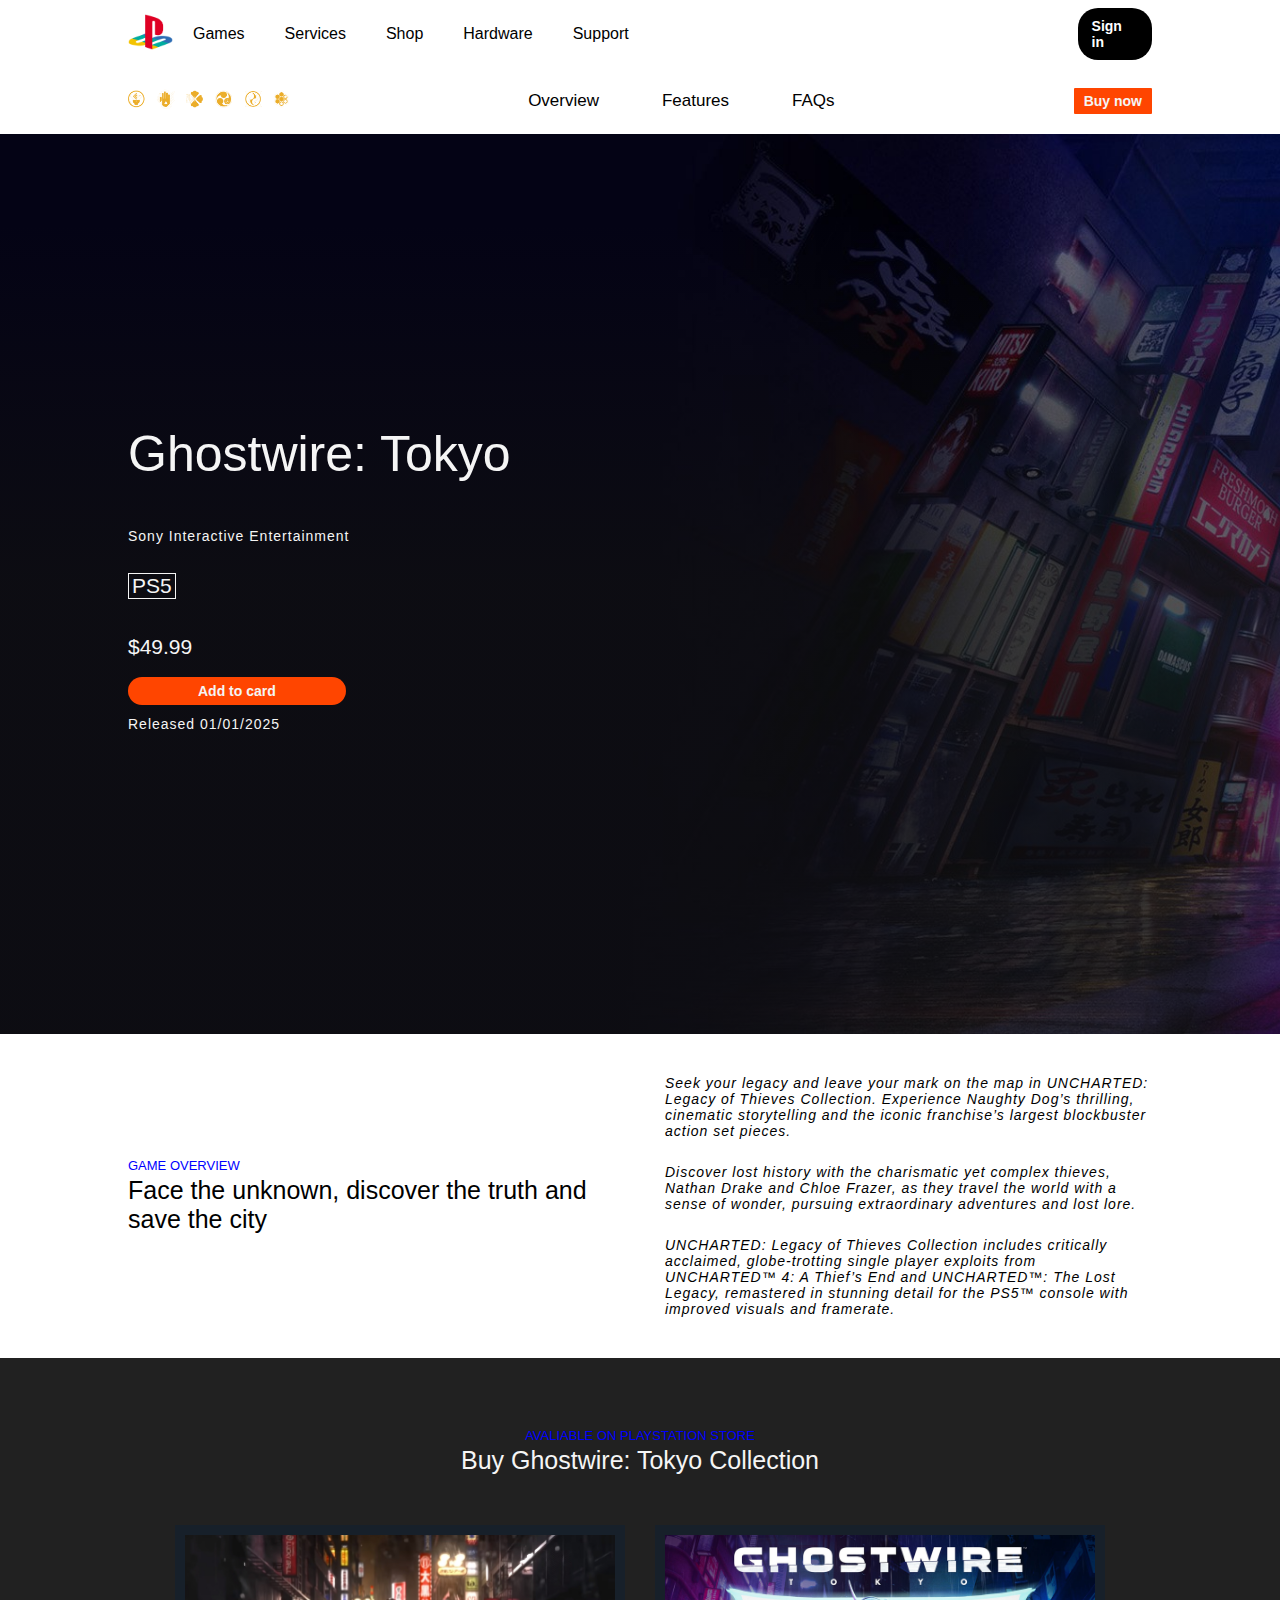
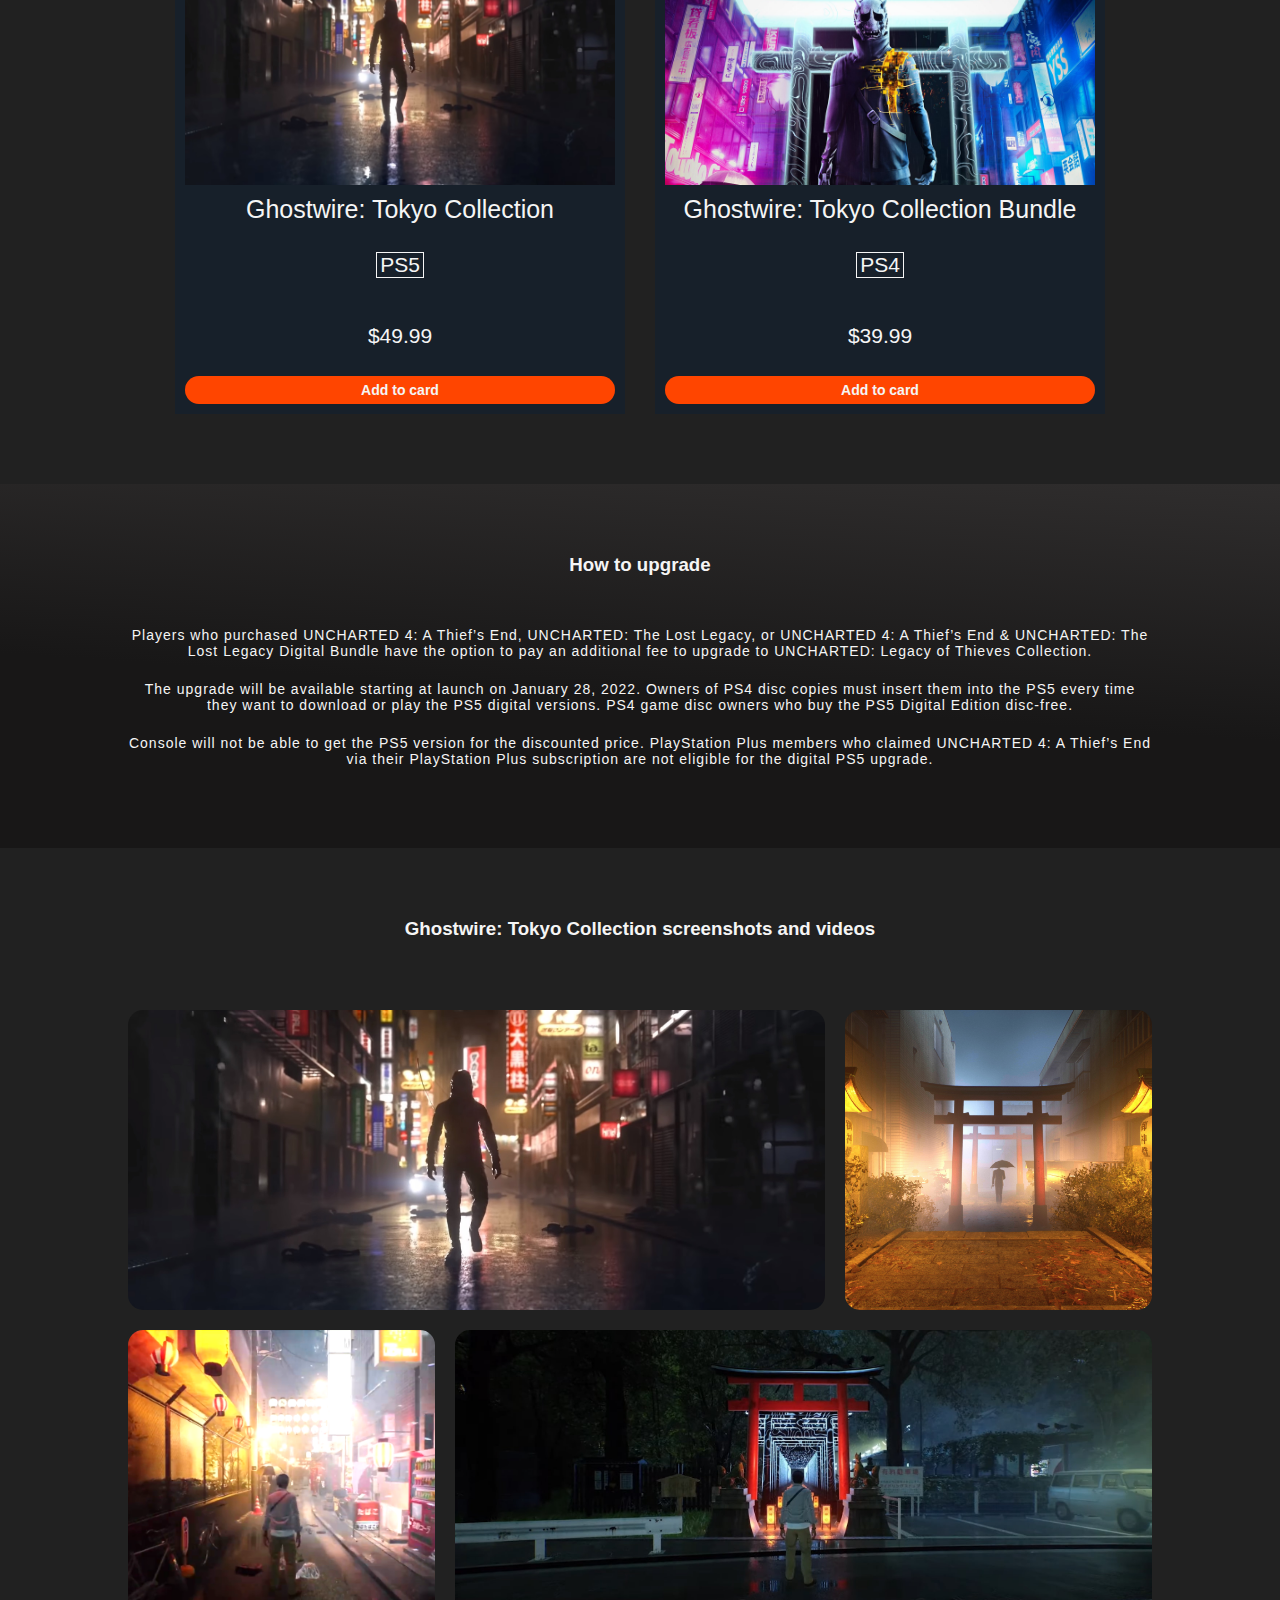
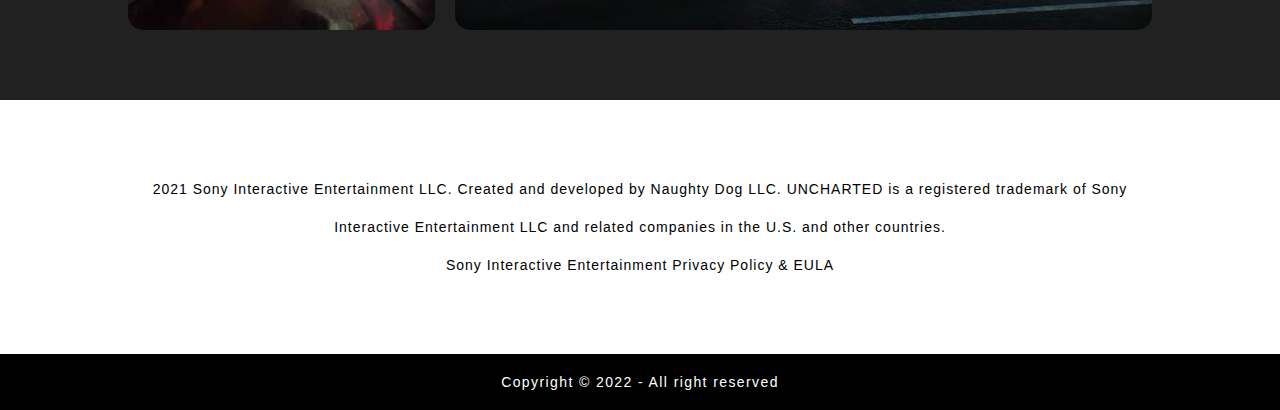
==== linkButtonHTML/Ghostwire.html @ 93a5509e "initial commit" ====
<!DOCTYPE html>
<html lang="en">
  <head>
    <meta charset="UTF-8" />
    <meta name="viewport" content="width=device-width, initial-scale=1.0" />
       <title>Ghostwire™</title>
    <link rel="stylesheet" href="../linkButtonCSS/Ghostwire.css" />
  </head>
  <body>
    <header class="header-1">
      <div class="headerContainer">
        <div class="imgNav">
          <div><a href="../own-web.html"><img src="../assets/logo2.png" alt="logo" /></a></div>
          <nav class="navbar h-nav-resp">
            <div class="img-ul v-nav-resp">
              <ul>
                <li><a class="navchild" href="#Games">Games</a></li>
                <li><a class="navchild" href="#Services">Services</a></li>
                <li><a class="navchild" href="#Shop">Shop</a></li>
                <li><a class="navchild" href="#Hardware">Hardware</a></li>
                <li><a class="navchild" href="#Support">Support</a></li>
              </ul>
            </div>
          </nav>
        </div>

        <div class="signInBtn">
            <a target="_blank" href="../form/form.html">Sign in</a>
        </div>

        <div class="burger">
          <div class="line"></div>
          <div class="line"></div>
          <div class="line"></div>
        </div>
      </div>
    </header>

    <section class="list">
      <div class="innerContainer listInnerContainer">
        <div><img src="../assets/gh.png" alt="logo" /></div>
        <div>
          <ul>
            <li>Overview</li>
            <li>Features</li>
            <li>FAQs</li>
          </ul>
        </div>
        <div class="buynowbtn">
          <button class="buynow">
            <a target="_blank" href="#buynow">Buy now</a>
          </button>
        </div>
      </div>
    </section>

    <section class="background-1 background">
      <div class="innerContainer">
        <div class="main-1">
          <h2>Ghostwire: Tokyo</h2>
          <p>Sony Interactive Entertainment</p>
          <span class="border">PS5</span>
          <span>$49.99</span>
          <button>Add to card</button>
          <p>Released 01/01/2025</p>
        </div>
        <div class="empty"></div>
      </div>
    </section>

    <section class="background-2">
      <div class="inner-container">
        <div class="main-h">
          <h6>GAME OVERVIEW</h6>
          <h4>
            Face the unknown, discover the truth and save the city
          </h4>
        </div>
        <div class="main-p">
          <p>
            Seek your legacy and leave your mark on the map in UNCHARTED: Legacy
            of Thieves Collection. Experience Naughty Dog’s thrilling, cinematic
            storytelling and the iconic franchise’s largest blockbuster action
            set pieces.
          </p>
          <p>
            Discover lost history with the charismatic yet complex thieves,
            Nathan Drake and Chloe Frazer, as they travel the world with a sense
            of wonder, pursuing extraordinary adventures and lost lore.
          </p>
          <p>
            UNCHARTED: Legacy of Thieves Collection includes critically
            acclaimed, globe-trotting single player exploits from UNCHARTED™ 4:
            A Thief’s End and UNCHARTED™: The Lost Legacy, remastered in
            stunning detail for the PS5™ console with improved visuals and
            framerate.
          </p>
        </div>
      </div>
    </section>

    <section class="background cartSection">
      <div class="innerContainer">
        <div class="main-p">
          <h6>AVALIABLE ON PLAYSTATION STORE</h6>
          <h4>Buy Ghostwire: Tokyo Collection</h4>
        </div>
        <div class="cards">
          <div class="card">
            <img src="../assets/s1.jpg" alt="h1" />
            <h4>Ghostwire: Tokyo Collection</h4>
            <span class="border">PS5</span>
            <span>$49.99</span>
            <button>Add to card</button>
          </div>

          <div class="card">
            <img src="../assets/ghost.jpg" alt="header 1" />

            <h4>Ghostwire: Tokyo Collection Bundle</h4>
            <span class="border">PS4</span>
            <span>$39.99</span>
            <button>Add to card</button>
          </div>
        </div>
      </div>
    </section>

    <section class="background-3 background">
      <div class="innerContainer">
        <h3>How to upgrade</h3>
        <p>
          Players who purchased UNCHARTED 4: A Thief’s End, UNCHARTED: The Lost
          Legacy, or UNCHARTED 4: A Thief’s End & UNCHARTED: The Lost Legacy
          Digital Bundle have the option to pay an additional fee to upgrade to
          UNCHARTED: Legacy of Thieves Collection.
        </p>
        <p>
          The upgrade will be available starting at launch on January 28, 2022.
          Owners of PS4 disc copies must insert them into the PS5 every time
          they want to download or play the PS5 digital versions. PS4 game disc
          owners who buy the PS5 Digital Edition disc-free.
        </p>
        <p>
          Console will not be able to get the PS5 version for the discounted
          price. PlayStation Plus members who claimed UNCHARTED 4: A Thief’s End
          via their PlayStation Plus subscription are not eligible for the
          digital PS5 upgrade.
        </p>
      </div>
    </section>

    <section class="background-5 background">
      <div class="innerContainer">
        <h3>Ghostwire: Tokyo Collection screenshots and videos</h3>
        <div class="galleryContainer">
          <img src="../assets/s1.jpg" alt="" />
          <img src="../assets/s2.jpg" alt="" />
        </div>
        <div class="galleryContainer gallerycontainer">
          <img src="../assets/s3.png" alt="" />
          <img src="../assets/s4.jpg" alt="" />
        </div>
      </div>
    </section>

    <section class="background background-4">
      <div class="innerContainer">
        <p>
          2021 Sony Interactive Entertainment LLC. Created and developed by
          Naughty Dog LLC. UNCHARTED is a registered trademark of Sony
        </p>
        <p>
          Interactive Entertainment LLC and related companies in the U.S. and
          other countries.
        </p>
        <p>Sony Interactive Entertainment Privacy Policy & EULA</p>
      </div>
    </section>

    <footer>
      <p class="footertext">Copyright &copy; 2022 - All right reserved</p>
    </footer>

    <script src="../navbar.js"></script>
  </body>
</html>
---- linkButtonCSS/Ghostwire.css ----
@import url("https://fonts.googleapis.com/css2?family=Roboto:ital,wght@0,100;0,300;0,400;0,500;0,700;0,900;1,100;1,300;1,400;1,500;1,700;1,900&display=swap");

* {
  padding: 0px;
  margin: 0px;
  box-sizing: border-box;
}

body {
  font-family: "SST", sans-serif;
  color: whitesmoke;
}

button {
  font-weight: 900;
  font-size: 14px;
  color: whitesmoke;
  width: fit-content;
  background-color: orangered;
  border: none;
  border-radius: 50px;
  transition: all 0.3s ease 0s;
  padding: 6px 70px;
  cursor: pointer;
}

button:hover {
  transform: translateY(-0.25rem);
  box-shadow: 0 1rem 1rem 0 rgba(32, 27, 25, 0.656);
}

h2 {
  font-size: 50px;
  padding-bottom: 34px;
  font-weight: lighter;
}

h4 {
  color: black;
  font-size: 25px;
  font-weight: 100;
}

h5 {
  font-weight: lighter;
  font-size: 21px;
  padding: 18px 0px;
}

h6 {
  color: blue;
  font-size: 13px;
  font-weight: 100;
}

p {
  font-size: 14px;
  letter-spacing: 1px;
  padding: 11px 0px;
}

span {
  font-weight: lighter;
  font-size: 21px;
  margin: 18px 0px;
}

.background {
  background-color: #212121;
  display: flex;
  justify-content: center;
  padding: 70px 0px;
}

.innerContainer {
  display: flex;
  align-items: center;
  justify-content: center;
  flex-direction: column;
  width: 80%;
}

.empty {
  width: 50%;
}

/* -- header -- */

.header-1 {
  display: flex;
  justify-content: center;
  align-items: center;
  padding: 8px 0px;
}

.headerContainer {
  width: 80%;
  display: flex;
  justify-content: space-between;
}

.navbar {
  background-color: white;
  display: flex;
  align-items: center;
  column-gap: 20px;
}

.headerContainer img {
  height: 36px;
  width: 45px;
}

.imgNav {
  display: flex;
  justify-content: flex-start;
  align-items: center;
  width: 93%;
}

.navbar ul {
  display: flex;
  justify-content: flex-start;
}

.navbar li {
  list-style: none;
}

.navbar li a {
  color: black;
  padding: 0px 20px;
  text-decoration: none;
}

.navchild:hover {
  color: red;
}

.signInBtn {
  display: flex;
  justify-content: flex-end;
  align-items: center;
  width: 50%;
}

.signInBtn {
  font-weight: 900;
  font-size: 14px;
  color: whitesmoke;
  width: fit-content;
  border: none;
  border-radius: 50px;
  transition: all 0.3s ease 0s;
  cursor: pointer;
}
.signInBtn a {
  background-color: black;
  padding: 10px 14px;
  border-radius: 20px;
  color: white;
  text-decoration: none;
}

/* ---Section 1--- */

.list {
  padding: 20px 0px;
  display: flex;
  justify-content: center;
  align-items: center;
}

.listInnerContainer {
  display: flex;
  justify-content: space-between;
  align-items: center;
  flex-direction: row;
}

.list img {
  height: 20px;
}

.list img:hover {
  height: 40px;
  transition: 0.2s all ease;
}
.list ul {
  font-size: 12px;
  display: flex;
  column-gap: 63px;
}
.list li:hover {
  background-color: black;
  color: white;
  border-radius: 12px;
  padding: 2px 6px;
  font-size: 20px;
  transition: 0.2s all ease;
}
.list ul li {
  list-style: none;
  font-size: 17px;
  color: black;
  cursor: pointer;
}
.buynow a {
  color: whitesmoke;
  text-decoration: none;
}

.buynow {
  background-color: orangered;
  border-radius: 1px;
  padding: 5px 10px;
  cursor: pointer;
}

.buynow:hover {
  border-radius: 20px;
  background-color: rgba(247, 68, 3, 0.584);
  transform: none;
  box-shadow: none;
}

/* -- Section 2 -- */

.background-1 {
  position: relative;
  background: url(../assets/banner6.jpg);
  background-size: cover;
  height: 100vh;
}

.background-1::before {
  content: "";
  position: absolute;
  top: 0;
  left: 0;
  width: 100%;
  height: 100%;
  background: linear-gradient(
    to bottom,
    rgba(89, 86, 86, 0) 10%,
    rgba(17, 17, 17, 0.67) 50%
  );
  z-index: 1;
  pointer-events: none;
}

.background-1 .innerContainer {
  z-index: 2;
  flex-direction: row;
}

.main-1 {
  width: 50%;
}
.main-1 {
  display: flex;
  flex-direction: column;
}

.border {
  border: 1px solid;
  width: fit-content;
  padding: 0px 3px;
}

/*------ section 3 --------*/

.background-2 {
  display: flex;
  justify-content: center;
  padding: 30px 0px;
}
.inner-container {
  display: flex;
  width: 80%;
  column-gap: 50px;
}

.main-h {
  display: flex;
  flex-direction: column;
  justify-content: center;
  width: 50%;
  row-gap: 3px;
}

.main-p {
  display: flex;
  flex-direction: column;
  justify-content: center;
  width: 50%;
  row-gap: 3px;
}

.main-p p {
  color: black;
  font-style: italic;
}

/* ------ section 4 ------ */

.cartSection {
  height: auto;
}

.cartSection .innerContainer {
  gap: 50px;
}

.cartSection .main-p {
  width: 100%;
  text-align: center;
}

.cartSection h4 {
  color: whitesmoke;
}

.cards {
  display: flex;
  align-items: center;
  justify-content: center;
  gap: 30px;
}

.card {
  background-color: #17202a;
  display: flex;
  flex-direction: column;
  justify-content: center;
  align-items: center;
  text-align: center;
  gap: 10px;
  padding: 10px;
}

.card img {
  height: 250px;
  width: 430px;
}

.card button {
  transition: 0.2s all ease;
  width: 100%;
}

.card button:hover {
  box-shadow: 0 1rem 1rem 0 rgb(137 56 27 / 78%);
}

/* ------ Section 5 -------- */

.background-3 {
  text-align: center;
  height: auto;
  background: linear-gradient(
    4deg,
    rgb(24 23 23) 0%,
    rgb(24 23 23) 43%,
    rgb(47 45 45) 100%
  );
}

.background-3 h3 {
  padding-bottom: 40px;
}

/*---- Section 6 ----*/

.background-5 h3 {
  padding-bottom: 50px;
  text-align: center;
}

.background-5 .innerContainer {
  gap: 20px;
}

.galleryContainer {
  display: flex;
  column-gap: 20px;
}

.galleryContainer img {
  border-radius: 15px;
  transition: all 0.25s ease 0s;
  cursor: pointer;
  object-fit: cover;
}

.galleryContainer img:hover {
  scale: 1.01;
}

.galleryContainer img:first-child {
  height: 300px;
  width: 70%;
}

.galleryContainer img:last-child {
  height: 300px;
  width: 30%;
}

.gallerycontainer img:first-child {
  height: 300px;
  width: 30%;
}

.gallerycontainer img:last-child {
  height: 300px;
  width: 70%;
}

/*---- Section 7 ----*/

.background-4 {
  background-color: white;
  height: auto;
}

.background-4 p {
  text-align: center;
  color: black;
}

/* --- Footer ---- */

.footertext {
  background-color: black;
  width: 100%;
  padding: 20px 0px;
  display: flex;
  justify-content: center;
  color: white;
  letter-spacing: 0.1em;
}

@media only screen and (max-width: 768px) {
  button {
    padding: 6px 24px;
  }

  h2 {
    font-size: 23px;
    padding-bottom: 0px;
    font-weight: bold;
  }
  p {
    padding: 7px 0px;
  }
  h4 {
    font-size: 24px;
  }
  .main-1 {
    display: flex;
    flex-direction: column;
    align-items: center;
    width: 100%;
    text-align: center;
  }
  .empty {
    width: 0%;
  }
  .burger {
    display: none;
    position: absolute;
    cursor: pointer;
    right: 4%;
    top: 12px;
  }
  .line {
    width: 33px;
    background-color: black;
    height: 4px;
    margin: 5px 3px;
  }

  .background {
    padding: 40px 20px;
  }

  /* ---header--- */

  .header-1 {
    position: absolute;
    top: 0%;
    height: 100%;
    width: 100%;
    border: none;
    border-radius: 10px;
    z-index: 1000;
  }

  .headerContainer img {
    position: absolute;
    top: 1%;
    left: 2%;
    z-index: 1;
    height: 46px;
    width: 48px;
  }

  .navbar {
    position: absolute;
    right: 0%;
    top: 0%;
    height: 45vh;
    width: 100vw;
    flex-direction: column;
    transition: 0.2s;
  }

  .signInBtn {
    position: static;
  }

  .signInBtn {
    position: absolute;
    right: 15%;
    top: 1%;
  }

  .burger {
    display: block;
  }

  .h-nav-resp {
    height: 57px;
    position: absolute;
    background: bottom;
    top: 1%;
    transition: 0.2s;
  }

  .v-nav-resp {
    opacity: 0;
  }

  .img-ul {
    row-gap: 60px;
    flex-direction: column;
  }

  .img-ul ul {
    position: absolute;
    right: 37%;
    top: 27%;
    row-gap: 37px;
    flex-direction: column;
  }

  /* ---Section 1--- */

  .list {
    margin-top: 15%;
  }

  .list img {
    display: none;
  }

  .buynow {
    display: none;
  }

  .listInnerContainer {
    justify-content: start;
  }
  .list ul {
    column-gap: 40%;
  }

  /* ---Section 2--- */

  .background-1 {
    background-position: bottom;
    height: 600px;
  }

  .background-1 .innerContainer:first-child {
    width: 100%;
    align-items: end;
  }
  span {
    margin: 8px 0px;
  }

  /* ---Section 3--- */

  .inner-container {
    flex-direction: column;
    align-items: center;
    text-align: center;
    row-gap: 10px;
    width: 100%;
  }
  .main-h {
    width: 100%;
  }
  .main-p {
    width: 100%;
  }
  .background-2 {
    padding: 30px 50px;
  }
  /* ---Section 4--- */
  .cards {
    flex-direction: column;
  }
  .card {
    width: 100%;
  }
  .card img {
    height: 200px;
    width: 325px;
  }
  /* ---Section 6--- */
  .galleryContainer {
    row-gap: 20px;
    flex-direction: column;
  }
  .galleryContainer img:first-child {
    height: 300px;
    width: 100%;
  }

  .galleryContainer img:last-child {
    height: 300px;
    width: 100%;
  }

  .gallerycontainer img:first-child {
    height: 300px;
    width: 100%;
  }

  .gallerycontainer img:last-child {
    height: 300px;
    width: 100%;
  }

  /* ---Footer--- */
  .footertext {
    padding: 10px 0px;
  }
}
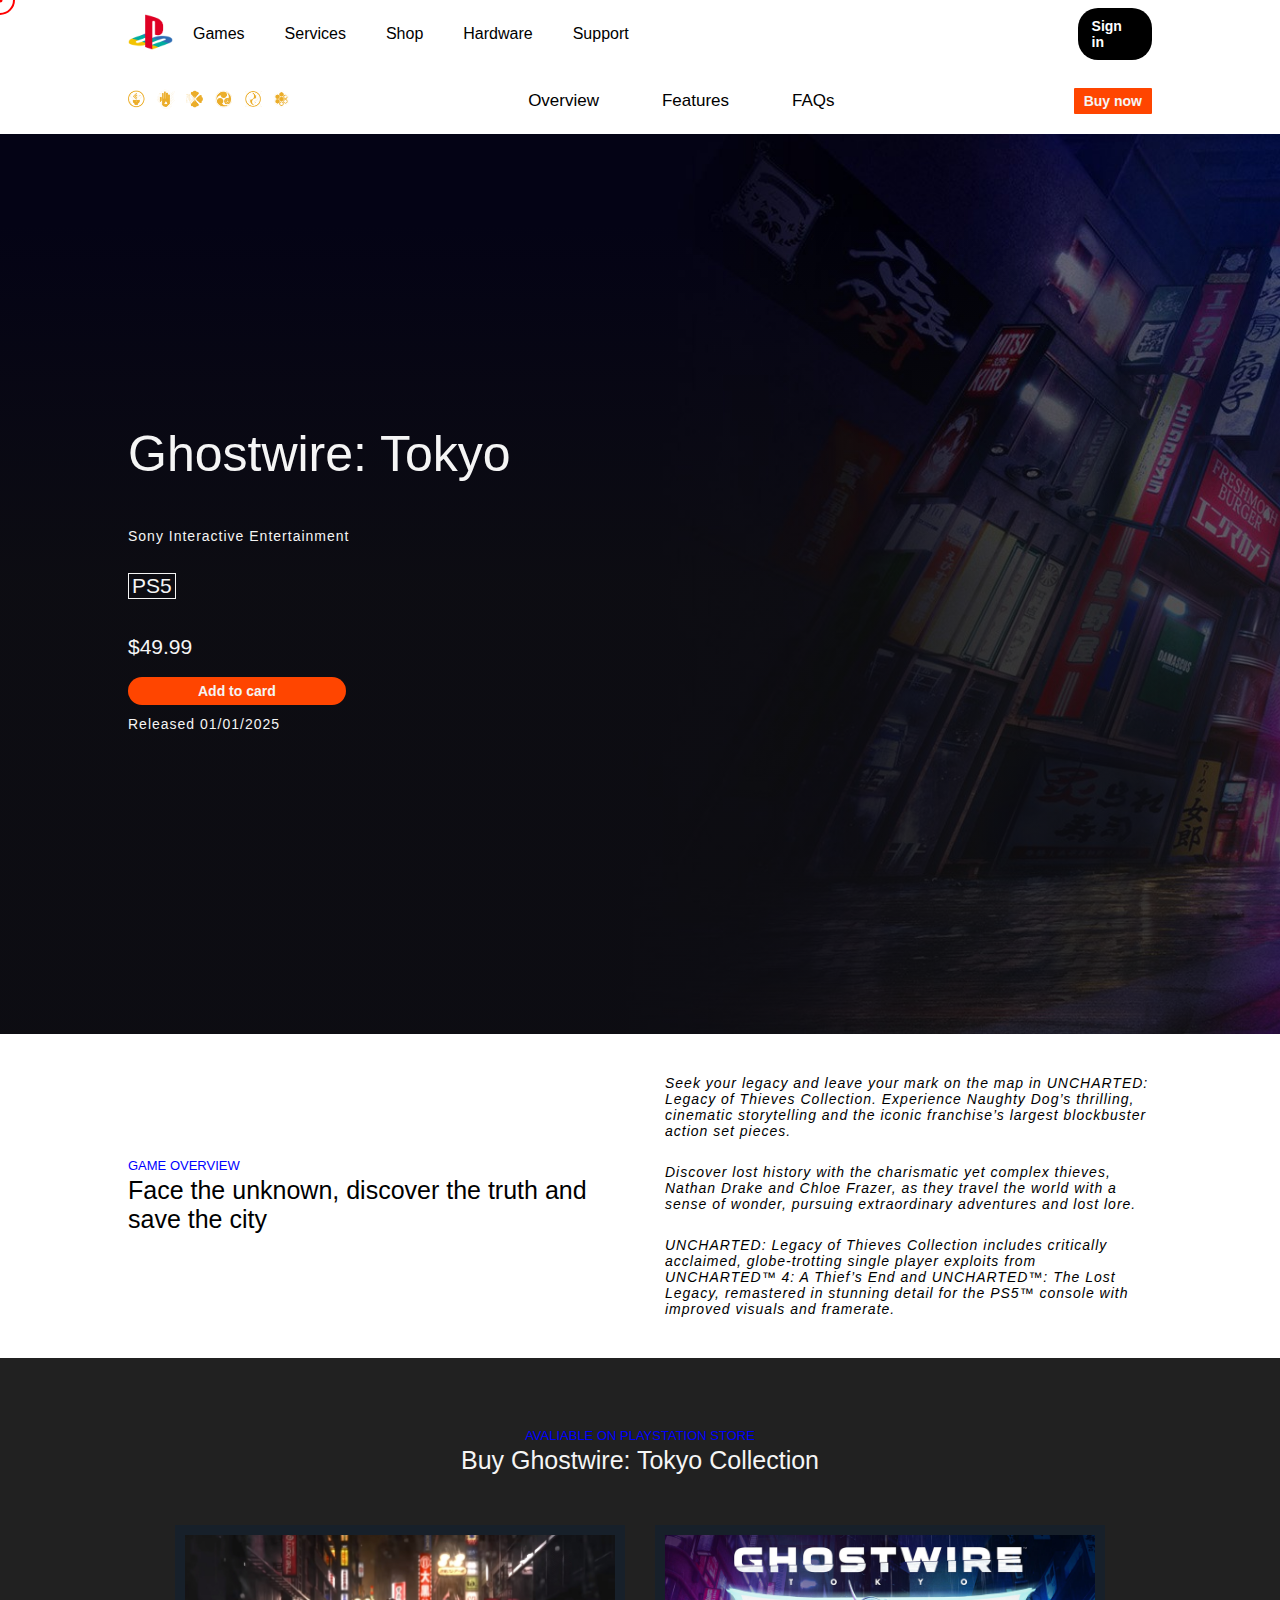
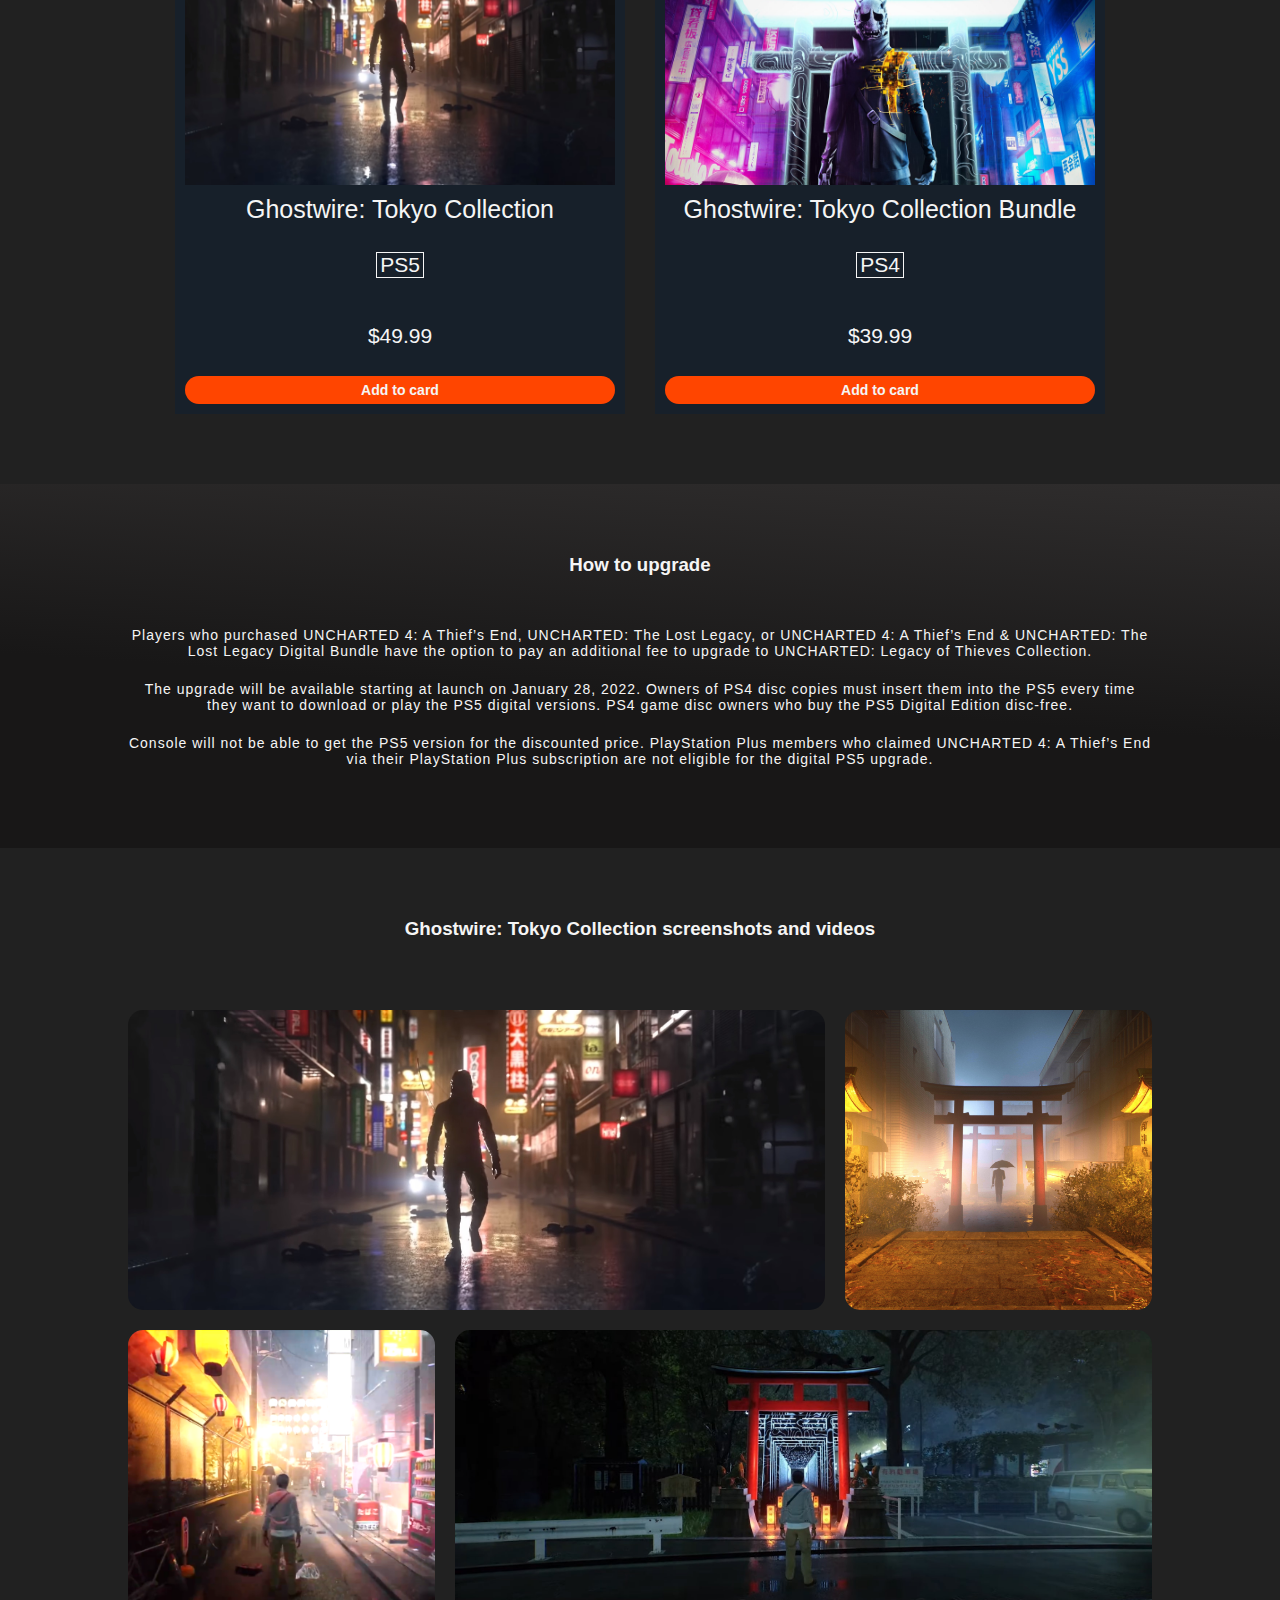
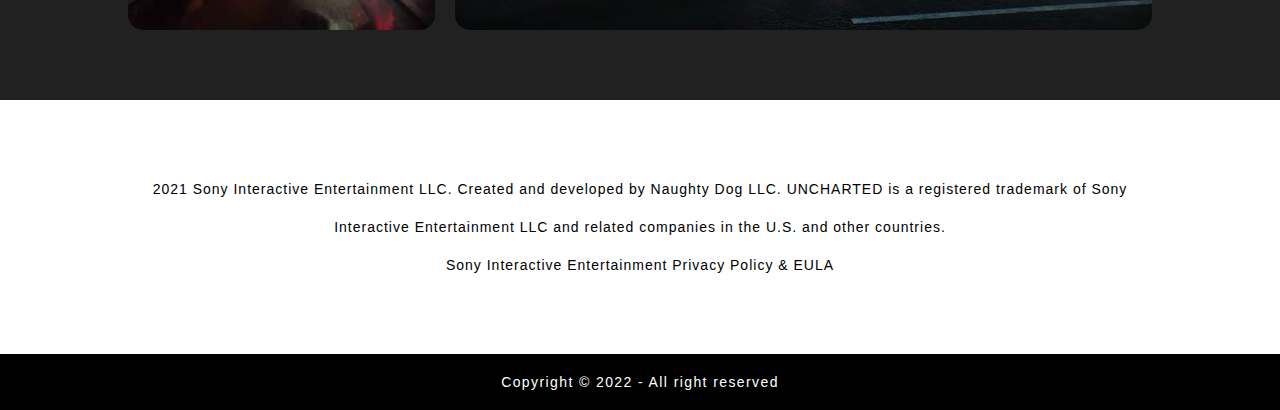
==== commit c610ca36: "set mouse at links" ====
--- a/linkButtonHTML/Ghostwire.html
+++ b/linkButtonHTML/Ghostwire.html
@@ -5,12 +5,13 @@
     <meta name="viewport" content="width=device-width, initial-scale=1.0" />
        <title>Ghostwire™</title>
     <link rel="stylesheet" href="../linkButtonCSS/Ghostwire.css" />
+    <link rel="stylesheet" href="../curser/style.css">
   </head>
   <body>
     <header class="header-1">
       <div class="headerContainer">
         <div class="imgNav">
-          <div><a href="../own-web.html"><img src="../assets/logo2.png" alt="logo" /></a></div>
+          <div><a href="../index.html"><img src="../assets/logo2.png" alt="logo" /></a></div>
           <nav class="navbar h-nav-resp">
             <div class="img-ul v-nav-resp">
               <ul>
@@ -35,7 +36,10 @@
         </div>
       </div>
     </header>
-
+  <section>
+        <div class="curserDot" dataCurserDot></div>
+    <div class="curserOutline" dataCurserOutline></div>
+    </section>
     <section class="list">
       <div class="innerContainer listInnerContainer">
         <div><img src="../assets/gh.png" alt="logo" /></div>
@@ -183,5 +187,6 @@
     </footer>
 
     <script src="../navbar.js"></script>
+    <script src="../curser/script.js"></script>
   </body>
 </html>
--- a/linkButtonCSS/Ghostwire.css
+++ b/linkButtonCSS/Ghostwire.css
@@ -9,6 +9,10 @@
 body {
   font-family: "SST", sans-serif;
   color: whitesmoke;
+}
+
+a{
+  cursor: none;
 }
 
 button {
@@ -21,7 +25,7 @@
   border-radius: 50px;
   transition: all 0.3s ease 0s;
   padding: 6px 70px;
-  cursor: pointer;
+  cursor: none;
 }
 
 button:hover {
@@ -152,7 +156,7 @@
   border: none;
   border-radius: 50px;
   transition: all 0.3s ease 0s;
-  cursor: pointer;
+cursor: none;
 }
 .signInBtn a {
   background-color: black;
@@ -203,7 +207,7 @@
   list-style: none;
   font-size: 17px;
   color: black;
-  cursor: pointer;
+cursor: none;
 }
 .buynow a {
   color: whitesmoke;
@@ -214,7 +218,7 @@
   background-color: orangered;
   border-radius: 1px;
   padding: 5px 10px;
-  cursor: pointer;
+cursor: none;
 }
 
 .buynow:hover {
@@ -389,7 +393,7 @@
 .galleryContainer img {
   border-radius: 15px;
   transition: all 0.25s ease 0s;
-  cursor: pointer;
+cursor: none;
   object-fit: cover;
 }
 
@@ -470,7 +474,7 @@
   .burger {
     display: none;
     position: absolute;
-    cursor: pointer;
+cursor: none;
     right: 4%;
     top: 12px;
   }
--- a/curser/style.css
+++ b/curser/style.css
@@ -0,0 +1,32 @@
+body {
+  cursor: none;
+}
+
+.curserDot {
+  background-color: #ff0000;
+  height: 5px;
+  width: 5px;
+}
+.curserOutline {
+  height: 30px;
+  width: 30px;
+  border: 2px solid #ff0000;
+}
+
+.curserDot,
+.curserOutline {
+  position: fixed;
+  top: 0;
+  left: 0;
+  transform: translate(-50%, -50%);
+  border-radius: 50%;
+  z-index: 10000;
+  pointer-events: none;
+}
+
+a:hover {
+  .curserDot {
+    height: 30px;
+    width: 30px;
+  }
+}
